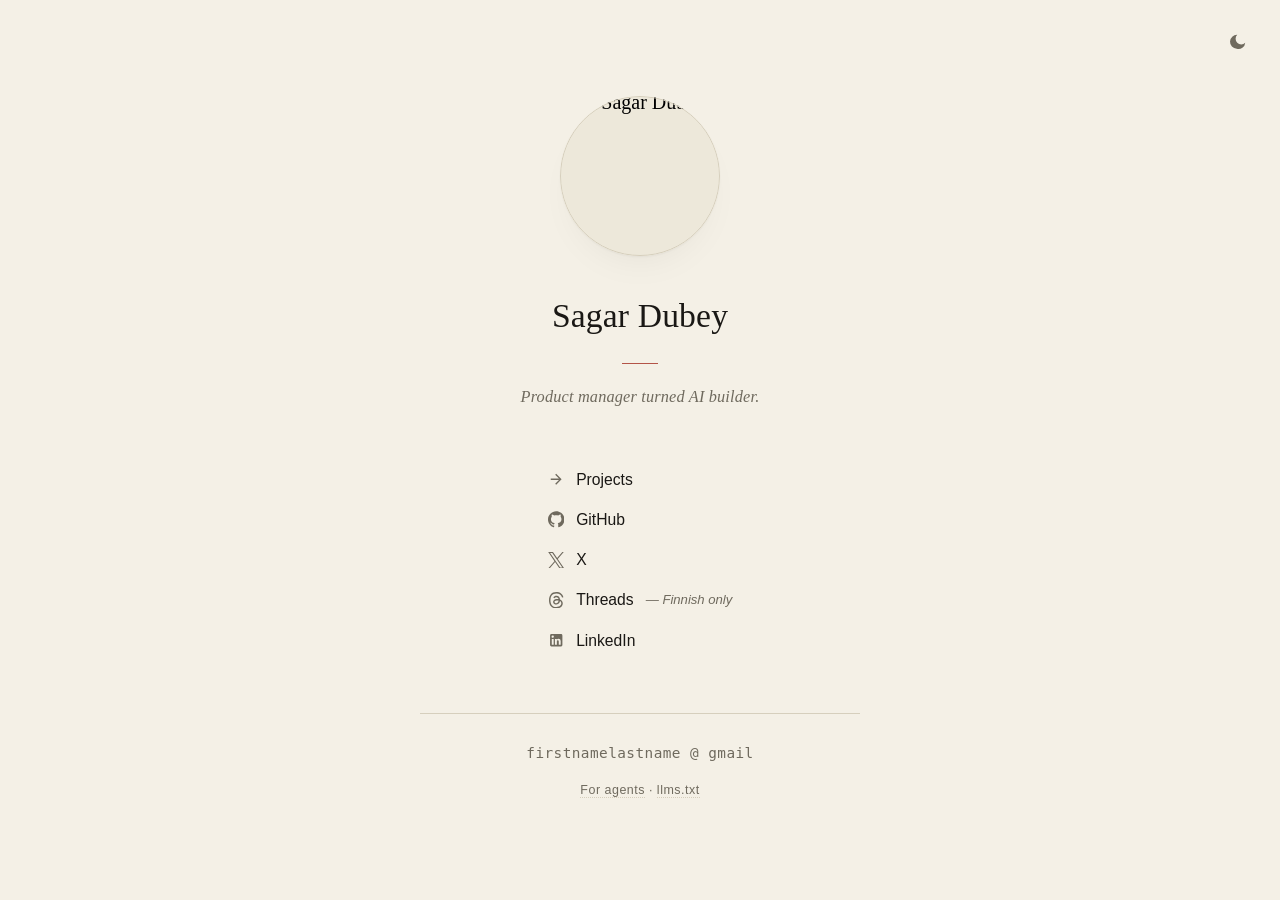
==== index.html @ 8fa6e021 "Initial commit: personal landing page Co-Authored-By: Claude Opus 4.7 <noreply@anthropic.com>" ====
<!doctype html>
<html lang="en">
<head>
  <meta charset="utf-8" />
  <meta name="viewport" content="width=device-width, initial-scale=1" />
  <title>Sagar Dubey</title>
  <meta name="description" content="Product manager turned AI builder." />
  <link rel="stylesheet" href="style.css" />
  <script>
    // Restore manual theme override before paint to avoid flash.
    (function () {
      try {
        var t = localStorage.getItem('theme');
        if (t === 'dark' || t === 'light') {
          document.documentElement.setAttribute('data-theme', t);
        }
      } catch (e) {}
    })();
  </script>
</head>
<body>
  <svg width="0" height="0" style="position:absolute" aria-hidden="true">
    <defs>
      <filter id="portrait">
        <feColorMatrix type="matrix" values="0.33 0.33 0.33 0 0
                                             0.33 0.33 0.33 0 0
                                             0.33 0.33 0.33 0 0
                                             0    0    0    1 0"/>
        <feComponentTransfer>
          <feFuncR tableValues="0.18 0.55 0.97"/>
          <feFuncG tableValues="0.10 0.38 0.93"/>
          <feFuncB tableValues="0.08 0.28 0.85"/>
        </feComponentTransfer>
      </filter>
    </defs>
  </svg>

  <button class="toggle" type="button" aria-label="Toggle theme" title="Toggle theme" onclick="toggleTheme()">
    <svg class="sun" viewBox="0 0 24 24" aria-hidden="true"><path fill="currentColor" d="M12 7a5 5 0 1 0 0 10 5 5 0 0 0 0-10zm0-5a1 1 0 0 1 1 1v2a1 1 0 1 1-2 0V3a1 1 0 0 1 1-1zm0 17a1 1 0 0 1 1 1v2a1 1 0 1 1-2 0v-2a1 1 0 0 1 1-1zM4.22 4.22a1 1 0 0 1 1.42 0l1.41 1.41a1 1 0 0 1-1.41 1.42L4.22 5.64a1 1 0 0 1 0-1.42zm12.73 12.73a1 1 0 0 1 1.41 0l1.42 1.41a1 1 0 0 1-1.42 1.42l-1.41-1.42a1 1 0 0 1 0-1.41zM2 12a1 1 0 0 1 1-1h2a1 1 0 1 1 0 2H3a1 1 0 0 1-1-1zm17 0a1 1 0 0 1 1-1h2a1 1 0 1 1 0 2h-2a1 1 0 0 1-1-1zM4.22 19.78a1 1 0 0 1 0-1.42l1.41-1.41a1 1 0 1 1 1.42 1.41l-1.42 1.42a1 1 0 0 1-1.41 0zm12.73-12.73a1 1 0 0 1 0-1.42l1.41-1.41a1 1 0 1 1 1.42 1.42l-1.42 1.41a1 1 0 0 1-1.41 0z"/></svg>
    <svg class="moon" viewBox="0 0 24 24" aria-hidden="true"><path fill="currentColor" d="M21.64 13a9 9 0 0 1-11.31 7.95A9 9 0 0 1 11 2.36a7 7 0 0 0 10.64 10.64z"/></svg>
  </button>
  <script>
    function toggleTheme() {
      var html = document.documentElement;
      var current = html.getAttribute('data-theme')
        || (window.matchMedia('(prefers-color-scheme: dark)').matches ? 'dark' : 'light');
      var next = current === 'dark' ? 'light' : 'dark';
      html.setAttribute('data-theme', next);
      try { localStorage.setItem('theme', next); } catch (e) {}
    }
  </script>

  <main class="card">
    <div class="avatar-frame portrait">
      <img src="profile-photo.jpeg" alt="Sagar Dubey" />
    </div>

    <h1>Sagar Dubey</h1>
    <span class="rule" aria-hidden="true"></span>
    <p class="tagline">Product manager turned AI builder.</p>

    <ul class="links">
      <li>
        <a href="/projects">
          <svg class="icon" viewBox="0 0 24 24" aria-hidden="true"><path fill="currentColor" d="M4 11v2h12l-5.5 5.5l1.42 1.42L19.84 12l-7.92-7.92L10.5 5.5L16 11z"/></svg>
          <span>Projects</span>
        </a>
      </li>
      <li>
        <a href="https://github.com/sagarinbabel" target="_blank" rel="noopener">
          <svg class="icon" viewBox="0 0 24 24" aria-hidden="true"><path fill="currentColor" d="M12 .297c-6.63 0-12 5.373-12 12 0 5.303 3.438 9.8 8.205 11.385.6.113.82-.258.82-.577 0-.285-.01-1.04-.015-2.04-3.338.724-4.042-1.61-4.042-1.61C4.422 18.07 3.633 17.7 3.633 17.7c-1.087-.744.084-.729.084-.729 1.205.084 1.838 1.236 1.838 1.236 1.07 1.835 2.809 1.305 3.495.998.108-.776.417-1.305.76-1.605-2.665-.3-5.466-1.332-5.466-5.93 0-1.31.465-2.38 1.235-3.22-.135-.303-.54-1.523.105-3.176 0 0 1.005-.322 3.3 1.23.96-.267 1.98-.399 3-.405 1.02.006 2.04.138 3 .405 2.28-1.552 3.285-1.23 3.285-1.23.645 1.653.24 2.873.12 3.176.765.84 1.23 1.91 1.23 3.22 0 4.61-2.805 5.625-5.475 5.92.42.36.81 1.096.81 2.22 0 1.606-.015 2.896-.015 3.286 0 .315.21.69.825.57C20.565 22.092 24 17.592 24 12.297c0-6.627-5.373-12-12-12"/></svg>
          <span>GitHub</span>
        </a>
      </li>
      <li>
        <a href="https://x.com/dubeyornotdubey" target="_blank" rel="noopener">
          <svg class="icon" viewBox="0 0 24 24" aria-hidden="true"><path fill="currentColor" d="M14.234 10.162 22.977 0h-2.072l-7.591 8.824L7.251 0H.258l9.168 13.343L.258 24H2.33l8.016-9.318L16.749 24h6.993zm-2.837 3.299-.929-1.329L3.076 1.56h3.182l5.965 8.532.929 1.329 7.754 11.09h-3.182z"/></svg>
          <span>X</span>
        </a>
      </li>
      <li>
        <a href="https://www.threads.net/@sagar_at_home" target="_blank" rel="noopener">
          <svg class="icon" viewBox="0 0 24 24" aria-hidden="true"><path fill="currentColor" d="M12.186 24h-.007c-3.581-.024-6.334-1.205-8.184-3.509C2.35 18.44 1.5 15.586 1.472 12.01v-.017c.03-3.579.879-6.43 2.525-8.482C5.845 1.205 8.6.024 12.18 0h.014c2.746.02 5.043.725 6.826 2.098 1.677 1.29 2.858 3.13 3.509 5.467l-2.04.569c-1.104-3.96-3.898-5.984-8.304-6.015-2.91.022-5.11.936-6.54 2.717C4.307 6.504 3.616 8.914 3.589 12c.027 3.086.718 5.496 2.057 7.164 1.43 1.783 3.631 2.698 6.54 2.717 2.623-.02 4.358-.631 5.8-2.045 1.647-1.613 1.618-3.593 1.09-4.798-.31-.71-.873-1.3-1.634-1.75-.192 1.352-.622 2.446-1.284 3.272-.886 1.102-2.14 1.704-3.73 1.79-1.202.065-2.361-.218-3.259-.801-1.063-.689-1.685-1.74-1.752-2.964-.065-1.19.408-2.285 1.33-3.082.88-.76 2.119-1.207 3.583-1.291a13.853 13.853 0 0 1 3.02.142c-.126-.742-.375-1.332-.75-1.757-.513-.586-1.308-.883-2.359-.89h-.029c-.844 0-1.992.232-2.721 1.32L7.734 7.847c.98-1.454 2.568-2.256 4.478-2.256h.044c3.194.02 5.097 1.975 5.287 5.388.108.046.216.094.321.142 1.49.7 2.58 1.761 3.154 3.07.797 1.82.871 4.79-1.548 7.158-1.85 1.81-4.094 2.628-7.277 2.65Zm1.003-11.69c-.242 0-.487.007-.739.021-1.836.103-2.98.946-2.916 2.143.067 1.256 1.452 1.839 2.784 1.767 1.224-.065 2.818-.543 3.086-3.71a10.5 10.5 0 0 0-2.215-.221z"/></svg>
          <span>Threads</span>
          <span class="note">— Finnish only</span>
        </a>
      </li>
      <li>
        <a href="https://www.linkedin.com/in/dubeysagar/" target="_blank" rel="noopener">
          <svg class="icon" viewBox="0 0 24 24" aria-hidden="true"><path fill="currentColor" d="M19 3a2 2 0 0 1 2 2v14a2 2 0 0 1-2 2H5a2 2 0 0 1-2-2V5a2 2 0 0 1 2-2zm-.5 15.5v-5.3a3.26 3.26 0 0 0-3.26-3.26c-.85 0-1.84.52-2.32 1.3v-1.11h-2.79v8.37h2.79v-4.93c0-.77.62-1.4 1.39-1.4a1.4 1.4 0 0 1 1.4 1.4v4.93zM6.88 8.56a1.68 1.68 0 0 0 1.68-1.68c0-.93-.75-1.69-1.68-1.69a1.69 1.69 0 0 0-1.69 1.69c0 .93.76 1.68 1.69 1.68m1.39 9.94v-8.37H5.5v8.37z"/></svg>
          <span>LinkedIn</span>
        </a>
      </li>
    </ul>

    <p class="contact">firstnamelastname @ gmail</p>

    <p class="agents-link">
      <a href="/agents.md">For agents</a>
      <span aria-hidden="true"> · </span>
      <a href="/llms.txt">llms.txt</a>
    </p>
  </main>
</body>
</html>
---- style.css ----
/* Japanese-Finnish-American: washi paper + sumi ink + vermilion accent.
   Restraint, hairlines, generous negative space. */

/* Light theme — washi paper + sumi ink + vermilion. */
:root {
  --bg: #f4f0e6;
  --surface: #ede8da;
  --fg: #1a1815;
  --muted: #6f6a5e;
  --accent: #a8392c;
  --accent-hover: #862a20;
  --hairline: #d6cfbd;
  --shadow: 0 1px 2px rgba(0,0,0,.04), 0 18px 40px -20px rgba(0,0,0,.08);
}

/* Dark theme — sumi night. Applied when OS prefers dark
   AND no explicit manual override is set. */
@media (prefers-color-scheme: dark) {
  :root {
    --bg: #14130f;
    --surface: #1c1b16;
    --fg: #ebe5d3;
    --muted: #8c8674;
    --accent: #d6604e;
    --accent-hover: #e88472;
    --hairline: #2a2820;
    --shadow: 0 1px 2px rgba(0,0,0,.3), 0 18px 40px -20px rgba(0,0,0,.5);
  }
}

/* Manual overrides — set by the toggle, persisted in localStorage.
   Attribute selectors override the media query above. */
html[data-theme="light"] {
  --bg: #f4f0e6;
  --surface: #ede8da;
  --fg: #1a1815;
  --muted: #6f6a5e;
  --accent: #a8392c;
  --accent-hover: #862a20;
  --hairline: #d6cfbd;
  --shadow: 0 1px 2px rgba(0,0,0,.04), 0 18px 40px -20px rgba(0,0,0,.08);
}

html[data-theme="dark"] {
  --bg: #14130f;
  --surface: #1c1b16;
  --fg: #ebe5d3;
  --muted: #8c8674;
  --accent: #d6604e;
  --accent-hover: #e88472;
  --hairline: #2a2820;
  --shadow: 0 1px 2px rgba(0,0,0,.3), 0 18px 40px -20px rgba(0,0,0,.5);
}

* { box-sizing: border-box; }

html, body {
  margin: 0;
  padding: 0;
  background: var(--bg);
  color: var(--fg);
  font-family: ui-serif, "Iowan Old Style", "Hiragino Mincho ProN", "YuMincho", Georgia, serif;
  line-height: 1.65;
  -webkit-font-smoothing: antialiased;
  transition: background 240ms ease, color 240ms ease;
}

body {
  display: flex;
  justify-content: center;
  min-height: 100vh;
  padding: 6rem 1.5rem 4rem;
  position: relative;
}

/* --- Theme toggle ------------------------------------------------------ */

.toggle {
  position: fixed;
  top: 1.5rem;
  right: 1.5rem;
  width: 36px;
  height: 36px;
  border-radius: 50%;
  display: flex;
  align-items: center;
  justify-content: center;
  cursor: pointer;
  color: var(--muted);
  background: transparent;
  border: none;
  padding: 0;
  font: inherit;
  transition: color 200ms ease;
  z-index: 10;
}

.toggle:hover { color: var(--accent); }
.toggle:focus-visible { outline: 1px solid var(--accent); outline-offset: 4px; border-radius: 50%; }

.toggle .sun, .toggle .moon {
  width: 18px; height: 18px;
  position: absolute;
  transition: opacity 240ms ease, transform 240ms ease;
}

/* Default (light): show moon (click → dark).
   Dark active: show sun (click → light). */
.toggle .sun  { opacity: 0; transform: rotate(-30deg) scale(.85); }
.toggle .moon { opacity: 1; transform: rotate(0) scale(1); }

@media (prefers-color-scheme: dark) {
  html:not([data-theme="light"]) .toggle .sun  { opacity: 1; transform: rotate(0) scale(1); }
  html:not([data-theme="light"]) .toggle .moon { opacity: 0; transform: rotate(30deg) scale(.85); }
}

html[data-theme="dark"] .toggle .sun  { opacity: 1; transform: rotate(0) scale(1); }
html[data-theme="dark"] .toggle .moon { opacity: 0; transform: rotate(30deg) scale(.85); }
html[data-theme="light"] .toggle .sun  { opacity: 0; transform: rotate(-30deg) scale(.85); }
html[data-theme="light"] .toggle .moon { opacity: 1; transform: rotate(0) scale(1); }

/* --- Card -------------------------------------------------------------- */

.card {
  width: 100%;
  max-width: 440px;
  text-align: center;
}

.card.wide { max-width: 680px; text-align: left; }

/* Avatar */
.avatar-frame {
  width: 160px;
  height: 160px;
  border-radius: 50%;
  overflow: hidden;
  margin: 0 auto 2rem;
  background: var(--surface);
  box-shadow: var(--shadow);
  position: relative;
}

.avatar-frame::after {
  content: "";
  position: absolute;
  inset: 0;
  border-radius: 50%;
  border: 1px solid var(--hairline);
  pointer-events: none;
}

.avatar-frame img {
  width: 100%;
  height: 100%;
  object-fit: cover;
  object-position: 42% 25%;
  transform: scale(1.25);
  transform-origin: 42% 25%;
  display: block;
}

.portrait img {
  filter: url(#portrait) contrast(1.04) saturate(1.02);
}

/* --- Typography -------------------------------------------------------- */

h1 {
  font-size: 2.1rem;
  margin: 0 0 0.5rem;
  letter-spacing: 0.005em;
  font-weight: 500;
}

/* Hairline ornament under the name — a small Japanese-style mark. */
.rule {
  display: block;
  width: 36px;
  height: 1px;
  background: var(--accent);
  margin: 1.25rem auto 1.25rem;
  opacity: 0.85;
}

.tagline {
  color: var(--muted);
  font-size: 1.02rem;
  margin: 0 0 2.75rem;
  font-style: italic;
  letter-spacing: 0.01em;
}

/* --- Links list -------------------------------------------------------- */

.links {
  list-style: none;
  padding: 0;
  margin: 0;
  text-align: left;
  display: inline-block;
}

.links li {
  margin: 0.5rem 0;
  font-family: -apple-system, BlinkMacSystemFont, "Helvetica Neue", "Inter", sans-serif;
  font-size: 0.98rem;
}

.links a {
  color: var(--fg);
  text-decoration: none;
  display: inline-flex;
  align-items: center;
  gap: 0.75rem;
  padding: 0.2rem 0;
  transition: color 160ms ease;
}

.links a:hover { color: var(--accent); }
.links a:hover .icon { color: var(--accent); }

.links .icon {
  width: 1.05em;
  height: 1.05em;
  flex-shrink: 0;
  color: var(--muted);
  transition: color 160ms ease;
}

.links .note {
  color: var(--muted);
  font-size: 0.82rem;
  font-style: italic;
}

/* --- Contact ----------------------------------------------------------- */

.contact {
  margin-top: 3rem;
  padding-top: 1.75rem;
  border-top: 1px solid var(--hairline);
  color: var(--muted);
  font-size: 0.9rem;
  font-family: ui-monospace, "SF Mono", Menlo, monospace;
  letter-spacing: 0.03em;
}

.agents-link {
  margin: 0.75rem 0 0;
  font-family: -apple-system, BlinkMacSystemFont, sans-serif;
  font-size: 0.78rem;
  color: var(--muted);
  letter-spacing: 0.04em;
}

.agents-link a {
  color: var(--muted);
  text-decoration: none;
  border-bottom: 1px dotted var(--hairline);
}

.agents-link a:hover {
  color: var(--accent);
  border-bottom-color: var(--accent);
}

/* --- Generic links ----------------------------------------------------- */

a, a:visited { color: var(--accent); text-decoration: none; }
a:hover { color: var(--accent-hover); text-decoration: underline; }

/* --- Projects page ----------------------------------------------------- */

.back {
  margin: 0 0 2.5rem;
  font-size: 0.9rem;
  font-family: -apple-system, BlinkMacSystemFont, sans-serif;
}

.project {
  border-top: 1px solid var(--hairline);
  padding: 2rem 0;
}

.project:last-child { border-bottom: 1px solid var(--hairline); }

.project h2 {
  margin: 0 0 0.25rem;
  font-size: 1.35rem;
  font-weight: 500;
}

.project h3 {
  margin: 1.25rem 0 0.25rem;
  font-size: 0.75rem;
  text-transform: uppercase;
  letter-spacing: 0.12em;
  color: var(--accent);
  font-weight: 600;
  font-family: -apple-system, BlinkMacSystemFont, sans-serif;
}

.project p { margin: 0.25rem 0; }

.meta {
  color: var(--muted);
  font-size: 0.85rem;
  font-family: -apple-system, BlinkMacSystemFont, sans-serif;
}
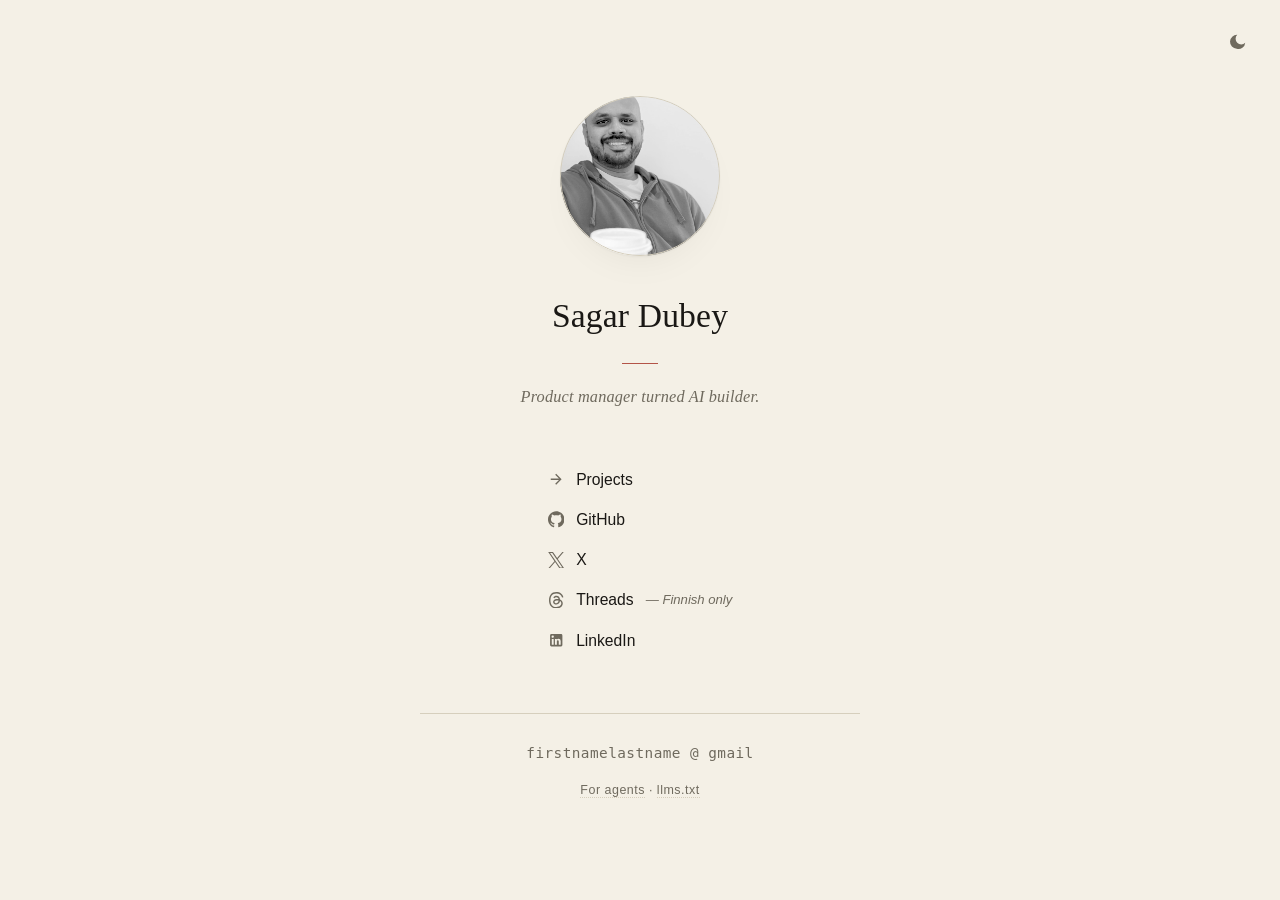
==== commit 09201428: "Reorder projects (FinnEst on top), add GEOINT 2024 launch link, fix relative paths Co-Authored-By: C" ====
--- a/index.html
+++ b/index.html
@@ -61,7 +61,7 @@
 
     <ul class="links">
       <li>
-        <a href="/projects">
+        <a href="projects.html">
           <svg class="icon" viewBox="0 0 24 24" aria-hidden="true"><path fill="currentColor" d="M4 11v2h12l-5.5 5.5l1.42 1.42L19.84 12l-7.92-7.92L10.5 5.5L16 11z"/></svg>
           <span>Projects</span>
         </a>
@@ -96,9 +96,9 @@
     <p class="contact">firstnamelastname @ gmail</p>
 
     <p class="agents-link">
-      <a href="/agents.md">For agents</a>
+      <a href="agents.md">For agents</a>
       <span aria-hidden="true"> · </span>
-      <a href="/llms.txt">llms.txt</a>
+      <a href="llms.txt">llms.txt</a>
     </p>
   </main>
 </body>
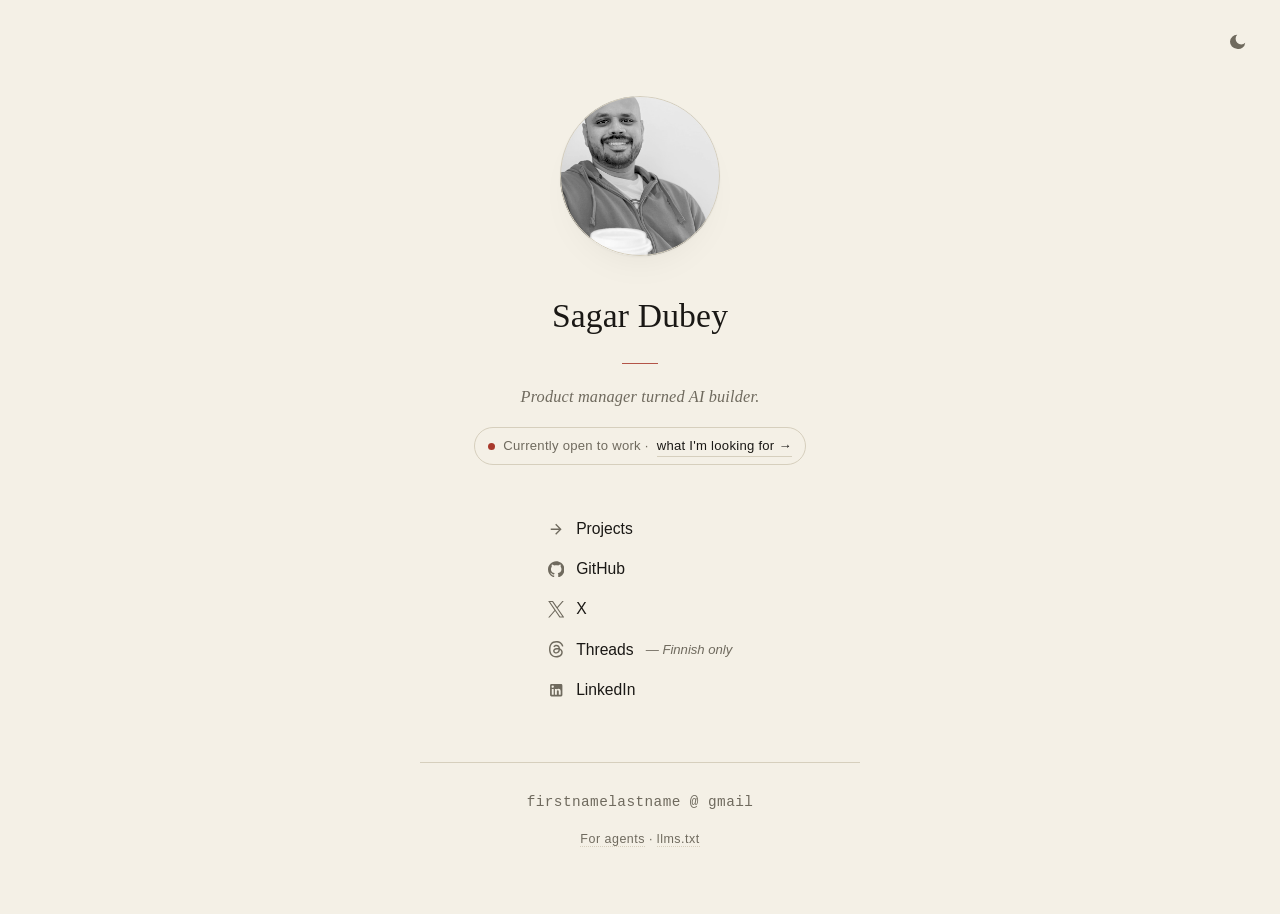
==== commit 986bddda: "Add Work page, status line on home, TNG project with embedded video - New /work page with availabili" ====
--- a/index.html
+++ b/index.html
@@ -58,6 +58,10 @@
     <h1>Sagar Dubey</h1>
     <span class="rule" aria-hidden="true"></span>
     <p class="tagline">Product manager turned AI builder.</p>
+    <p class="status">
+      <span class="dot" aria-hidden="true"></span>
+      Currently open to work · <a href="work.html">what I'm looking for →</a>
+    </p>
 
     <ul class="links">
       <li>
--- a/style.css
+++ b/style.css
@@ -186,9 +186,53 @@
 .tagline {
   color: var(--muted);
   font-size: 1.02rem;
-  margin: 0 0 2.75rem;
+  margin: 0 0 1rem;
   font-style: italic;
   letter-spacing: 0.01em;
+}
+
+.status {
+  display: inline-flex;
+  align-items: center;
+  gap: 0.5rem;
+  margin: 0 0 2.5rem;
+  padding: 0.4rem 0.85rem;
+  border: 1px solid var(--hairline);
+  border-radius: 999px;
+  font-family: -apple-system, BlinkMacSystemFont, "Helvetica Neue", sans-serif;
+  font-size: 0.82rem;
+  color: var(--muted);
+  letter-spacing: 0.02em;
+}
+
+.status .dot {
+  width: 7px;
+  height: 7px;
+  border-radius: 50%;
+  background: var(--accent);
+  box-shadow: 0 0 0 0 var(--accent);
+  animation: pulse 2.4s ease-in-out infinite;
+  flex-shrink: 0;
+}
+
+.status a {
+  color: var(--fg);
+  text-decoration: none;
+  border-bottom: 1px solid var(--hairline);
+}
+
+.status a:hover {
+  color: var(--accent);
+  border-bottom-color: var(--accent);
+}
+
+@keyframes pulse {
+  0%, 100% { box-shadow: 0 0 0 0 rgba(168, 57, 44, 0.4); }
+  50%      { box-shadow: 0 0 0 6px rgba(168, 57, 44, 0); }
+}
+
+@media (prefers-reduced-motion: reduce) {
+  .status .dot { animation: none; }
 }
 
 /* --- Links list -------------------------------------------------------- */
@@ -308,3 +352,49 @@
   font-size: 0.85rem;
   font-family: -apple-system, BlinkMacSystemFont, sans-serif;
 }
+
+.project-video {
+  width: 100%;
+  max-width: 100%;
+  margin: 1.25rem 0 0.5rem;
+  border-radius: 4px;
+  border: 1px solid var(--hairline);
+  background: var(--surface);
+  display: block;
+}
+
+.coming-soon {
+  margin-top: 1.25rem;
+  font-size: 0.85rem;
+  color: var(--accent);
+  font-family: -apple-system, BlinkMacSystemFont, sans-serif;
+  letter-spacing: 0.06em;
+  text-transform: uppercase;
+}
+
+/* Work page */
+.work-section {
+  margin-top: 2.5rem;
+}
+
+.work-section h2 {
+  font-size: 1.1rem;
+  font-weight: 500;
+  margin: 0 0 0.75rem;
+  letter-spacing: 0.005em;
+  border-bottom: 1px solid var(--hairline);
+  padding-bottom: 0.4rem;
+}
+
+.work-section ul {
+  padding-left: 1.2rem;
+  margin: 0.5rem 0 0;
+}
+
+.work-section ul li {
+  margin: 0.5rem 0;
+}
+
+.work-section ul li::marker { color: var(--accent); }
+
+.work-section p { margin: 0.5rem 0; }
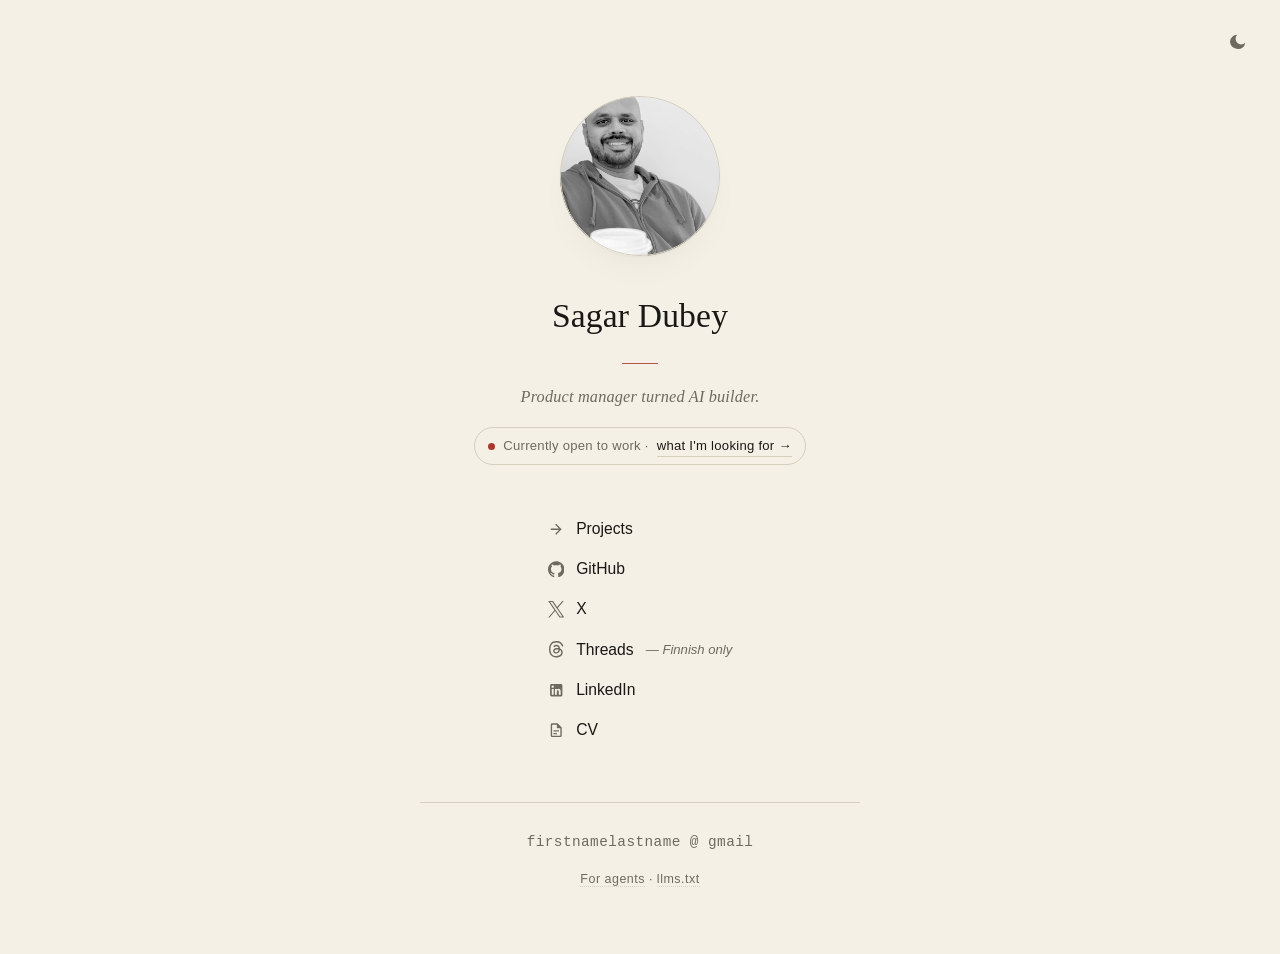
==== commit bdaa19de: "Add CV PDF; link from home, work page, agents.md, llms.txt - cv.pdf served at /cv.pdf - CV link in h" ====
--- a/index.html
+++ b/index.html
@@ -95,6 +95,12 @@
           <span>LinkedIn</span>
         </a>
       </li>
+      <li>
+        <a href="cv.pdf" target="_blank" rel="noopener">
+          <svg class="icon" viewBox="0 0 24 24" aria-hidden="true"><path fill="currentColor" d="M6 2a2 2 0 0 0-2 2v16a2 2 0 0 0 2 2h12a2 2 0 0 0 2-2V8l-6-6zm0 2h7v5h5v11H6zm2 8v2h8v-2zm0 4v2h5v-2z"/></svg>
+          <span>CV</span>
+        </a>
+      </li>
     </ul>
 
     <p class="contact">firstnamelastname @ gmail</p>
--- a/style.css
+++ b/style.css
@@ -354,11 +354,12 @@
 }
 
 .project-video {
-  width: 100%;
+  height: 500px;
+  width: auto;
   max-width: 100%;
-  margin: 1.25rem 0 0.5rem;
+  margin: 1.25rem auto 0.5rem;
+  border: none;
   border-radius: 4px;
-  border: 1px solid var(--hairline);
   background: var(--surface);
   display: block;
 }
@@ -398,3 +399,22 @@
 .work-section ul li::marker { color: var(--accent); }
 
 .work-section p { margin: 0.5rem 0; }
+
+.cv-link {
+  margin: 0 0 2rem;
+  font-family: -apple-system, BlinkMacSystemFont, sans-serif;
+  font-size: 0.95rem;
+}
+
+.cv-link a {
+  color: var(--fg);
+  text-decoration: none;
+  border-bottom: 1px solid var(--hairline);
+  padding-bottom: 2px;
+  transition: border-color 120ms ease, color 120ms ease;
+}
+
+.cv-link a:hover {
+  color: var(--accent);
+  border-bottom-color: var(--accent);
+}
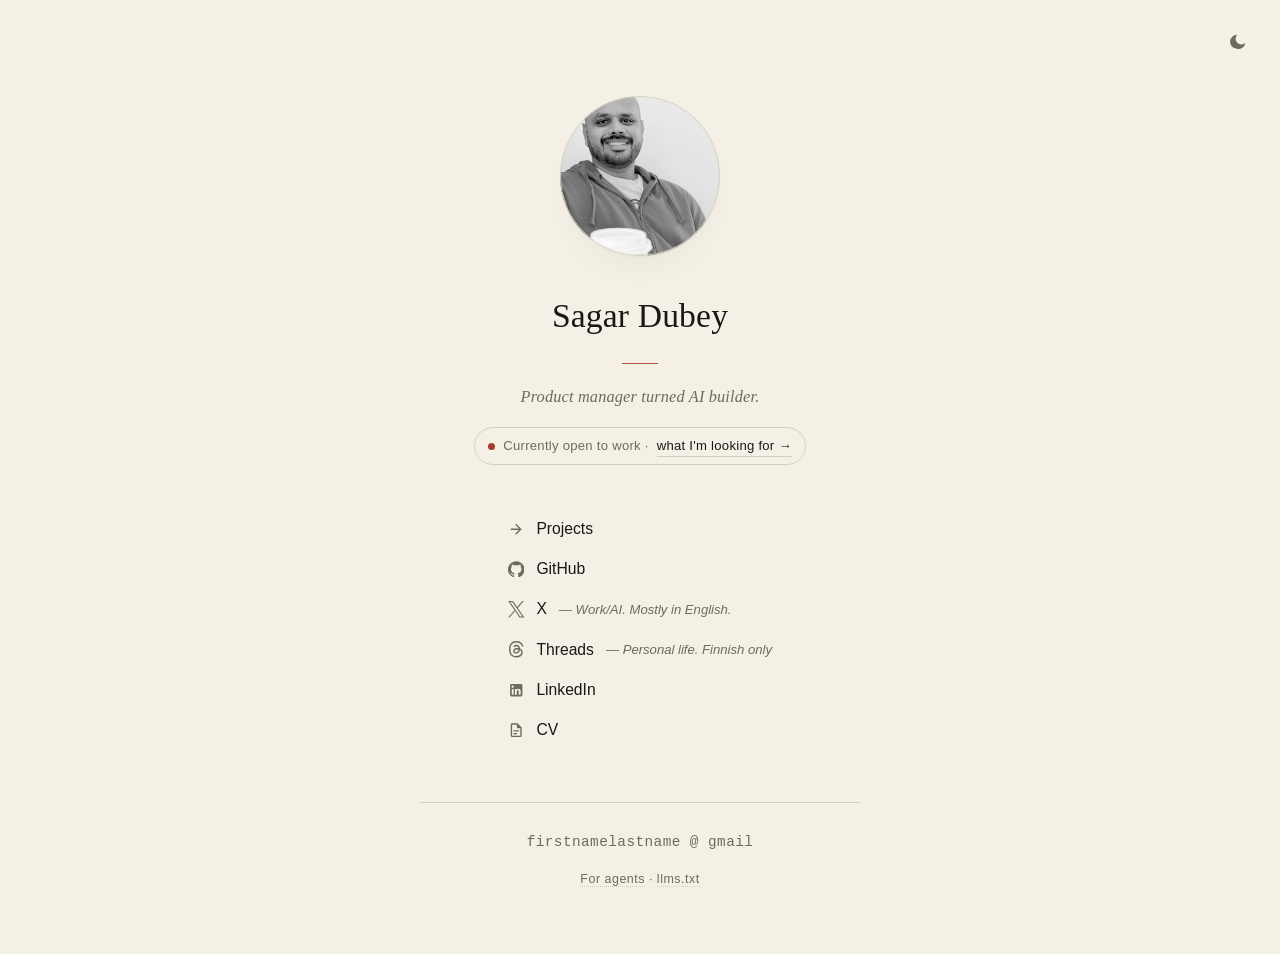
==== commit 1d0a9539: "Update notes for social media links in index.html" ====
--- a/index.html
+++ b/index.html
@@ -80,13 +80,14 @@
         <a href="https://x.com/dubeyornotdubey" target="_blank" rel="noopener">
           <svg class="icon" viewBox="0 0 24 24" aria-hidden="true"><path fill="currentColor" d="M14.234 10.162 22.977 0h-2.072l-7.591 8.824L7.251 0H.258l9.168 13.343L.258 24H2.33l8.016-9.318L16.749 24h6.993zm-2.837 3.299-.929-1.329L3.076 1.56h3.182l5.965 8.532.929 1.329 7.754 11.09h-3.182z"/></svg>
           <span>X</span>
+          <span class="note">— Work/AI. Mostly in English.</span>
         </a>
       </li>
       <li>
         <a href="https://www.threads.net/@sagar_at_home" target="_blank" rel="noopener">
           <svg class="icon" viewBox="0 0 24 24" aria-hidden="true"><path fill="currentColor" d="M12.186 24h-.007c-3.581-.024-6.334-1.205-8.184-3.509C2.35 18.44 1.5 15.586 1.472 12.01v-.017c.03-3.579.879-6.43 2.525-8.482C5.845 1.205 8.6.024 12.18 0h.014c2.746.02 5.043.725 6.826 2.098 1.677 1.29 2.858 3.13 3.509 5.467l-2.04.569c-1.104-3.96-3.898-5.984-8.304-6.015-2.91.022-5.11.936-6.54 2.717C4.307 6.504 3.616 8.914 3.589 12c.027 3.086.718 5.496 2.057 7.164 1.43 1.783 3.631 2.698 6.54 2.717 2.623-.02 4.358-.631 5.8-2.045 1.647-1.613 1.618-3.593 1.09-4.798-.31-.71-.873-1.3-1.634-1.75-.192 1.352-.622 2.446-1.284 3.272-.886 1.102-2.14 1.704-3.73 1.79-1.202.065-2.361-.218-3.259-.801-1.063-.689-1.685-1.74-1.752-2.964-.065-1.19.408-2.285 1.33-3.082.88-.76 2.119-1.207 3.583-1.291a13.853 13.853 0 0 1 3.02.142c-.126-.742-.375-1.332-.75-1.757-.513-.586-1.308-.883-2.359-.89h-.029c-.844 0-1.992.232-2.721 1.32L7.734 7.847c.98-1.454 2.568-2.256 4.478-2.256h.044c3.194.02 5.097 1.975 5.287 5.388.108.046.216.094.321.142 1.49.7 2.58 1.761 3.154 3.07.797 1.82.871 4.79-1.548 7.158-1.85 1.81-4.094 2.628-7.277 2.65Zm1.003-11.69c-.242 0-.487.007-.739.021-1.836.103-2.98.946-2.916 2.143.067 1.256 1.452 1.839 2.784 1.767 1.224-.065 2.818-.543 3.086-3.71a10.5 10.5 0 0 0-2.215-.221z"/></svg>
           <span>Threads</span>
-          <span class="note">— Finnish only</span>
+          <span class="note">— Personal life. Finnish only</span>
         </a>
       </li>
       <li>
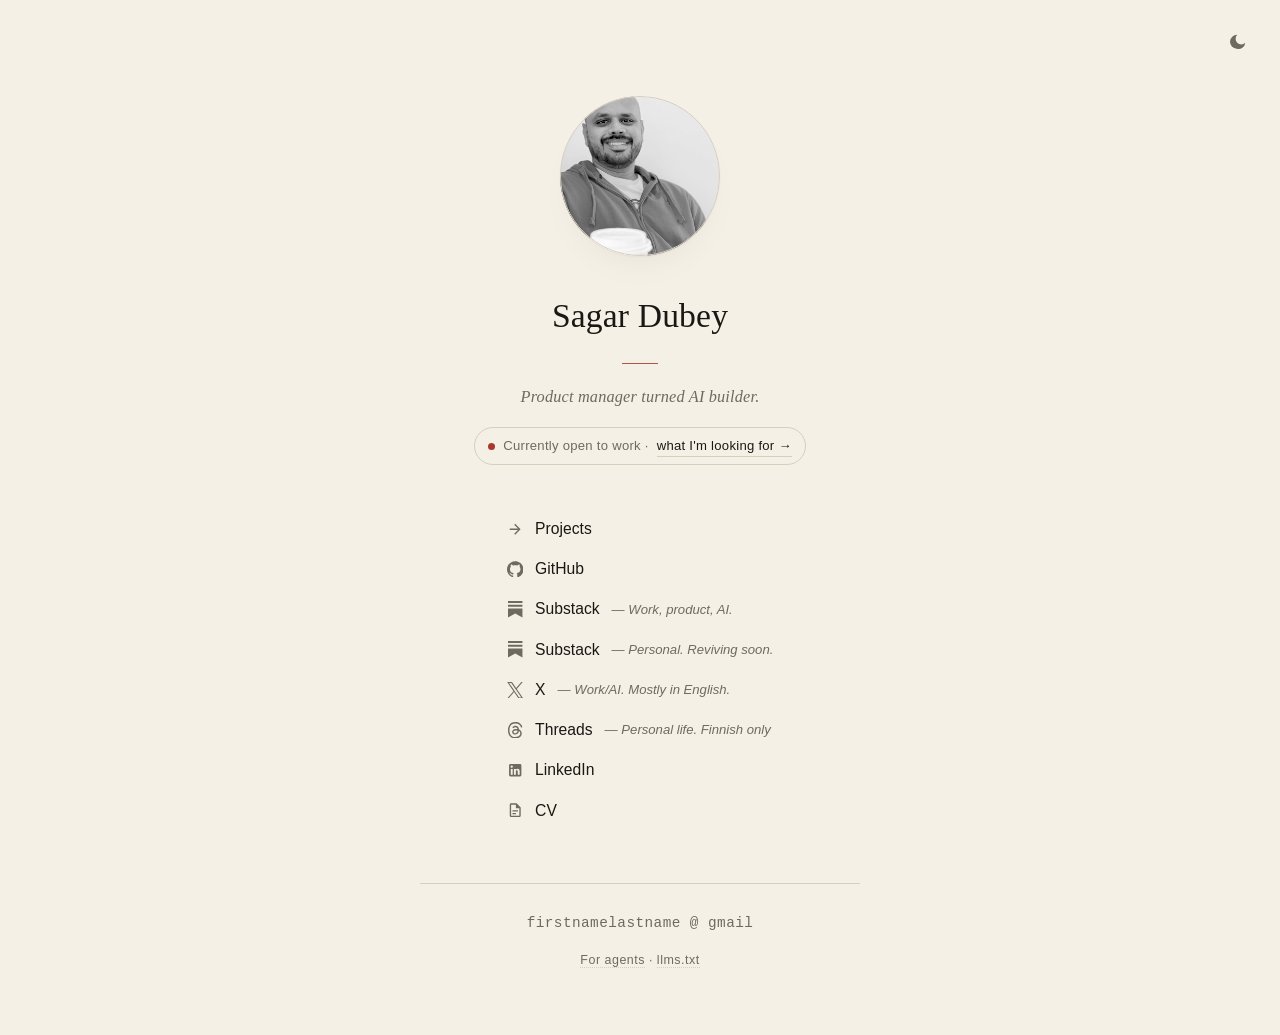
==== commit 86256085: "Add Substack links to landing page Both publications surfaced before personal-site migration: produc" ====
--- a/index.html
+++ b/index.html
@@ -3,8 +3,26 @@
 <head>
   <meta charset="utf-8" />
   <meta name="viewport" content="width=device-width, initial-scale=1" />
-  <title>Sagar Dubey</title>
-  <meta name="description" content="Product manager turned AI builder." />
+  <title>Sagar Dubey — Product manager turned AI builder</title>
+  <meta name="description" content="Product manager with 15 years of experience, now building with AI. Open to work — full-time or contract, in person across UAE and Europe, remote globally." />
+
+  <meta property="og:type" content="website" />
+  <meta property="og:site_name" content="Sagar Dubey" />
+  <meta property="og:title" content="Sagar Dubey — Product manager turned AI builder" />
+  <meta property="og:description" content="15 years in product, now building with AI. Open to work across UAE, Europe, and remote." />
+  <meta property="og:url" content="https://sagardubey.com/" />
+  <meta property="og:image" content="https://sagardubey.com/og.jpg" />
+  <meta property="og:image:width" content="1200" />
+  <meta property="og:image:height" content="630" />
+  <meta property="og:image:alt" content="Sagar Dubey — Product manager turned AI builder" />
+
+  <meta name="twitter:card" content="summary_large_image" />
+  <meta name="twitter:site" content="@dubeyornotdubey" />
+  <meta name="twitter:creator" content="@dubeyornotdubey" />
+  <meta name="twitter:title" content="Sagar Dubey — Product manager turned AI builder" />
+  <meta name="twitter:description" content="15 years in product, now building with AI. Open to work across UAE, Europe, and remote." />
+  <meta name="twitter:image" content="https://sagardubey.com/og.jpg" />
+
   <link rel="stylesheet" href="style.css" />
   <script>
     // Restore manual theme override before paint to avoid flash.
@@ -77,6 +95,20 @@
         </a>
       </li>
       <li>
+        <a href="https://productmanagement.substack.com/" target="_blank" rel="noopener">
+          <svg class="icon" viewBox="0 0 24 24" aria-hidden="true"><path fill="currentColor" d="M22.539 8.242H1.46V5.406h21.08v2.836zM1.46 10.812V24L12 18.11 22.54 24V10.812H1.46zM22.54 0H1.46v2.836h21.08V0z"/></svg>
+          <span>Substack</span>
+          <span class="note">— Work, product, AI.</span>
+        </a>
+      </li>
+      <li>
+        <a href="https://sagardubey.substack.com/" target="_blank" rel="noopener">
+          <svg class="icon" viewBox="0 0 24 24" aria-hidden="true"><path fill="currentColor" d="M22.539 8.242H1.46V5.406h21.08v2.836zM1.46 10.812V24L12 18.11 22.54 24V10.812H1.46zM22.54 0H1.46v2.836h21.08V0z"/></svg>
+          <span>Substack</span>
+          <span class="note">— Personal. Reviving soon.</span>
+        </a>
+      </li>
+      <li>
         <a href="https://x.com/dubeyornotdubey" target="_blank" rel="noopener">
           <svg class="icon" viewBox="0 0 24 24" aria-hidden="true"><path fill="currentColor" d="M14.234 10.162 22.977 0h-2.072l-7.591 8.824L7.251 0H.258l9.168 13.343L.258 24H2.33l8.016-9.318L16.749 24h6.993zm-2.837 3.299-.929-1.329L3.076 1.56h3.182l5.965 8.532.929 1.329 7.754 11.09h-3.182z"/></svg>
           <span>X</span>
--- a/style.css
+++ b/style.css
@@ -320,6 +320,85 @@
   margin: 0 0 2.5rem;
   font-size: 0.9rem;
   font-family: -apple-system, BlinkMacSystemFont, sans-serif;
+  display: flex;
+  justify-content: space-between;
+  align-items: baseline;
+  gap: 1rem;
+  flex-wrap: wrap;
+}
+
+.toc {
+  margin: 1.75rem 0 2.5rem;
+  padding: 1rem 1.25rem;
+  border: 1px solid var(--hairline);
+  border-radius: 4px;
+  background: var(--surface);
+  font-family: -apple-system, BlinkMacSystemFont, sans-serif;
+}
+
+.toc-label {
+  font-size: 0.72rem;
+  text-transform: uppercase;
+  letter-spacing: 0.14em;
+  color: var(--accent);
+  font-weight: 600;
+  margin: 0 0 0.6rem;
+}
+
+.toc ol {
+  list-style: none;
+  padding: 0;
+  margin: 0;
+  counter-reset: toc;
+}
+
+.toc li {
+  margin: 0.3rem 0;
+  font-size: 0.95rem;
+  counter-increment: toc;
+  display: flex;
+  align-items: baseline;
+  gap: 0.65rem;
+}
+
+.toc li::before {
+  content: counter(toc, decimal-leading-zero);
+  color: var(--muted);
+  font-family: ui-monospace, "SF Mono", Menlo, monospace;
+  font-size: 0.78rem;
+  flex-shrink: 0;
+}
+
+.toc a {
+  color: var(--fg);
+  text-decoration: none;
+  border-bottom: 1px solid transparent;
+  transition: color 120ms ease, border-color 120ms ease;
+}
+
+.toc a:hover {
+  color: var(--accent);
+  border-bottom-color: var(--accent);
+}
+
+.tags {
+  list-style: none;
+  padding: 0;
+  margin: 0.6rem 0 0;
+  display: flex;
+  flex-wrap: wrap;
+  gap: 0.4rem;
+}
+
+.tags li {
+  font-family: -apple-system, BlinkMacSystemFont, sans-serif;
+  font-size: 0.72rem;
+  letter-spacing: 0.04em;
+  color: var(--muted);
+  border: 1px solid var(--hairline);
+  padding: 0.18rem 0.6rem;
+  border-radius: 999px;
+  background: var(--bg);
 }
 
 .project {
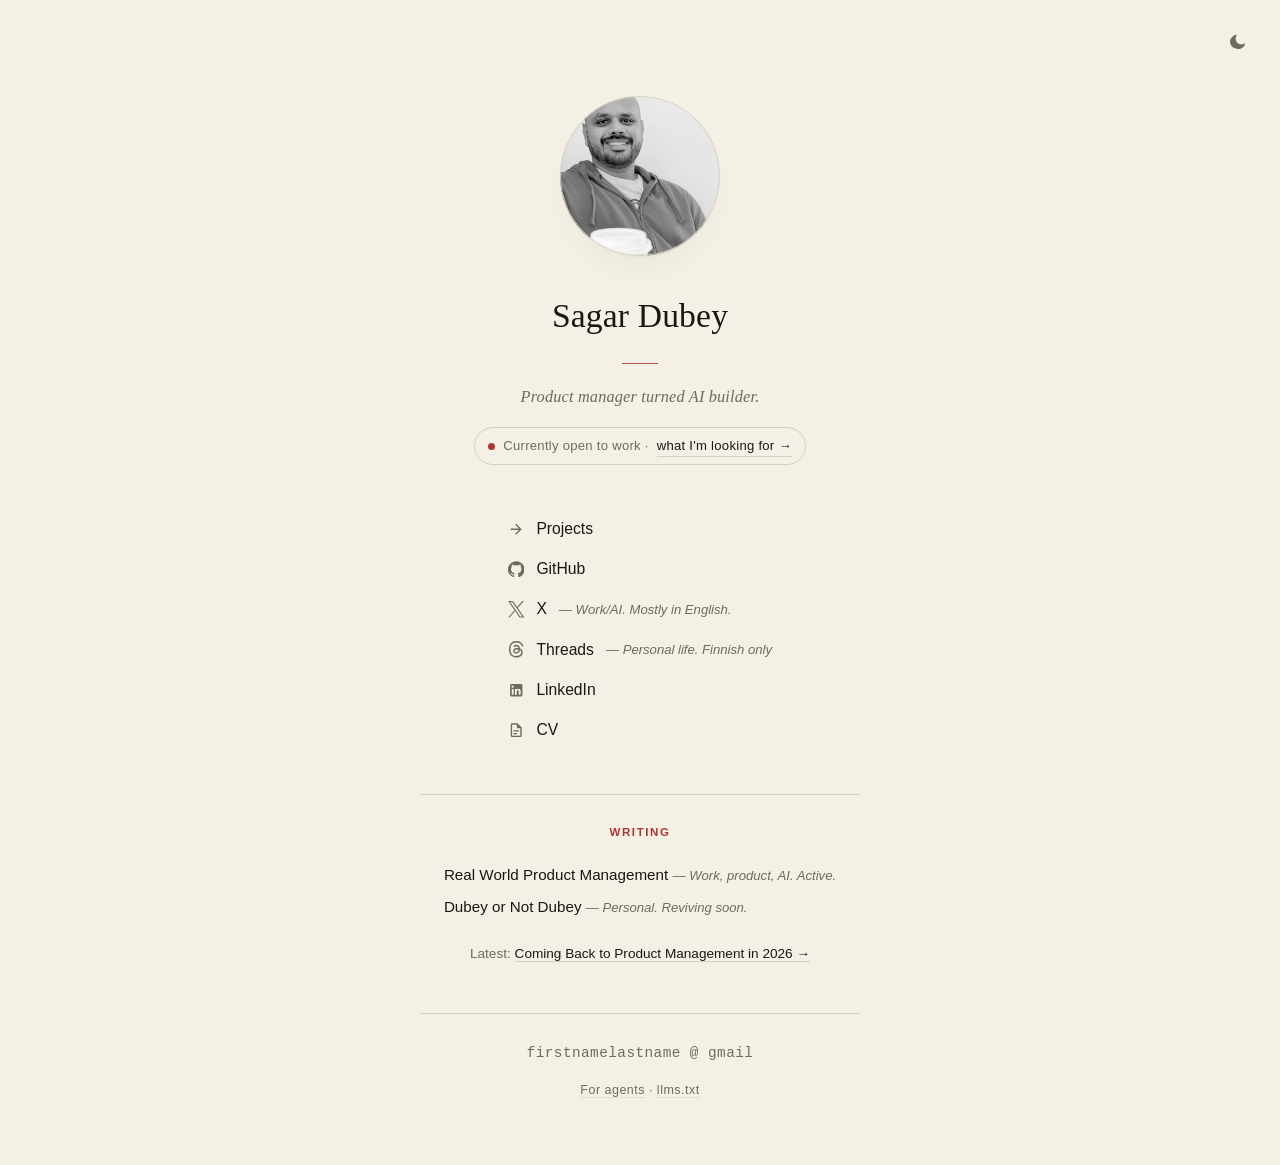
==== commit b1cee24f: "Add Writing section to landing + featured-essay highlight on projects Landing page: move Substacks o" ====
--- a/index.html
+++ b/index.html
@@ -95,20 +95,6 @@
         </a>
       </li>
       <li>
-        <a href="https://productmanagement.substack.com/" target="_blank" rel="noopener">
-          <svg class="icon" viewBox="0 0 24 24" aria-hidden="true"><path fill="currentColor" d="M22.539 8.242H1.46V5.406h21.08v2.836zM1.46 10.812V24L12 18.11 22.54 24V10.812H1.46zM22.54 0H1.46v2.836h21.08V0z"/></svg>
-          <span>Substack</span>
-          <span class="note">— Work, product, AI.</span>
-        </a>
-      </li>
-      <li>
-        <a href="https://sagardubey.substack.com/" target="_blank" rel="noopener">
-          <svg class="icon" viewBox="0 0 24 24" aria-hidden="true"><path fill="currentColor" d="M22.539 8.242H1.46V5.406h21.08v2.836zM1.46 10.812V24L12 18.11 22.54 24V10.812H1.46zM22.54 0H1.46v2.836h21.08V0z"/></svg>
-          <span>Substack</span>
-          <span class="note">— Personal. Reviving soon.</span>
-        </a>
-      </li>
-      <li>
         <a href="https://x.com/dubeyornotdubey" target="_blank" rel="noopener">
           <svg class="icon" viewBox="0 0 24 24" aria-hidden="true"><path fill="currentColor" d="M14.234 10.162 22.977 0h-2.072l-7.591 8.824L7.251 0H.258l9.168 13.343L.258 24H2.33l8.016-9.318L16.749 24h6.993zm-2.837 3.299-.929-1.329L3.076 1.56h3.182l5.965 8.532.929 1.329 7.754 11.09h-3.182z"/></svg>
           <span>X</span>
@@ -136,6 +122,27 @@
       </li>
     </ul>
 
+    <section class="writing">
+      <h2>Writing</h2>
+      <ul>
+        <li>
+          <a href="https://productmanagement.substack.com/" target="_blank" rel="noopener">
+            <span class="pub">Real World Product Management</span>
+          </a>
+          <span class="note">— Work, product, AI. Active.</span>
+        </li>
+        <li>
+          <a href="https://sagardubey.substack.com/" target="_blank" rel="noopener">
+            <span class="pub">Dubey or Not Dubey</span>
+          </a>
+          <span class="note">— Personal. Reviving soon.</span>
+        </li>
+      </ul>
+      <p class="latest">
+        Latest: <a href="https://productmanagement.substack.com/p/coming-back-to-product-management" target="_blank" rel="noopener">Coming Back to Product Management in 2026 →</a>
+      </p>
+    </section>
+
     <p class="contact">firstnamelastname @ gmail</p>
 
     <p class="agents-link">
--- a/style.css
+++ b/style.css
@@ -497,3 +497,168 @@
   color: var(--accent);
   border-bottom-color: var(--accent);
 }
+
+/* --- Writing (landing page) ------------------------------------------- */
+
+.writing {
+  margin: 2.5rem 0 0;
+  padding-top: 1.75rem;
+  border-top: 1px solid var(--hairline);
+  font-family: -apple-system, BlinkMacSystemFont, "Helvetica Neue", sans-serif;
+}
+
+.writing h2 {
+  font-size: 0.72rem;
+  text-transform: uppercase;
+  letter-spacing: 0.14em;
+  color: var(--accent);
+  font-weight: 600;
+  margin: 0 0 0.85rem;
+}
+
+.writing ul {
+  list-style: none;
+  padding: 0;
+  margin: 0;
+  display: inline-block;
+  text-align: left;
+}
+
+.writing li {
+  margin: 0.4rem 0;
+  font-size: 0.95rem;
+}
+
+.writing a {
+  color: var(--fg);
+  text-decoration: none;
+  border-bottom: 1px solid transparent;
+  transition: color 160ms ease, border-color 160ms ease;
+}
+
+.writing a:hover {
+  color: var(--accent);
+  border-bottom-color: var(--accent);
+}
+
+.writing .pub {
+  font-weight: 500;
+}
+
+.writing .note {
+  color: var(--muted);
+  font-size: 0.82rem;
+  font-style: italic;
+}
+
+.writing .latest {
+  margin: 1.1rem 0 0;
+  font-size: 0.85rem;
+  color: var(--muted);
+}
+
+.writing .latest a {
+  color: var(--fg);
+  border-bottom: 1px solid var(--hairline);
+}
+
+.writing .latest a:hover {
+  color: var(--accent);
+  border-bottom-color: var(--accent);
+}
+
+/* --- Writing highlight (projects page) -------------------------------- */
+
+.writing-highlight {
+  display: grid;
+  grid-template-columns: 180px 1fr;
+  gap: 1.75rem;
+  margin: 1.75rem 0 2.5rem;
+  padding: 1.5rem;
+  border: 1px solid var(--hairline);
+  border-radius: 4px;
+  background: var(--surface);
+  text-decoration: none;
+  color: var(--fg);
+  transition: border-color 160ms ease, transform 220ms ease;
+}
+
+.writing-highlight:hover {
+  border-color: var(--accent);
+  text-decoration: none;
+}
+
+.writing-highlight:hover .writing-highlight-cta {
+  color: var(--accent);
+}
+
+.writing-highlight-cover {
+  width: 100%;
+  height: auto;
+  border-radius: 2px;
+  display: block;
+  border: 1px solid var(--hairline);
+}
+
+.writing-highlight-body {
+  display: flex;
+  flex-direction: column;
+  justify-content: center;
+}
+
+.writing-highlight-label {
+  font-size: 0.72rem;
+  text-transform: uppercase;
+  letter-spacing: 0.14em;
+  color: var(--accent);
+  font-weight: 600;
+  margin: 0 0 0.5rem;
+  font-family: -apple-system, BlinkMacSystemFont, sans-serif;
+}
+
+.writing-highlight h2 {
+  margin: 0 0 0.5rem;
+  font-size: 1.3rem;
+  font-weight: 500;
+  line-height: 1.25;
+}
+
+.writing-highlight-dek {
+  margin: 0 0 0.85rem;
+  color: var(--muted);
+  font-size: 0.95rem;
+  line-height: 1.55;
+}
+
+.writing-highlight-quote {
+  margin: 0 0 1rem;
+  font-style: italic;
+  font-size: 0.95rem;
+  color: var(--fg);
+  border-left: 2px solid var(--accent);
+  padding-left: 0.75rem;
+}
+
+.writing-highlight-cta {
+  margin: 0;
+  font-family: -apple-system, BlinkMacSystemFont, sans-serif;
+  font-size: 0.88rem;
+  color: var(--fg);
+  letter-spacing: 0.01em;
+  transition: color 160ms ease;
+}
+
+@media (max-width: 560px) {
+  .writing-highlight {
+    grid-template-columns: 1fr;
+    gap: 1.25rem;
+    padding: 1.25rem;
+  }
+  .writing-highlight-cover {
+    max-width: 220px;
+    margin: 0 auto;
+  }
+  .writing-highlight-body {
+    text-align: left;
+  }
+}
